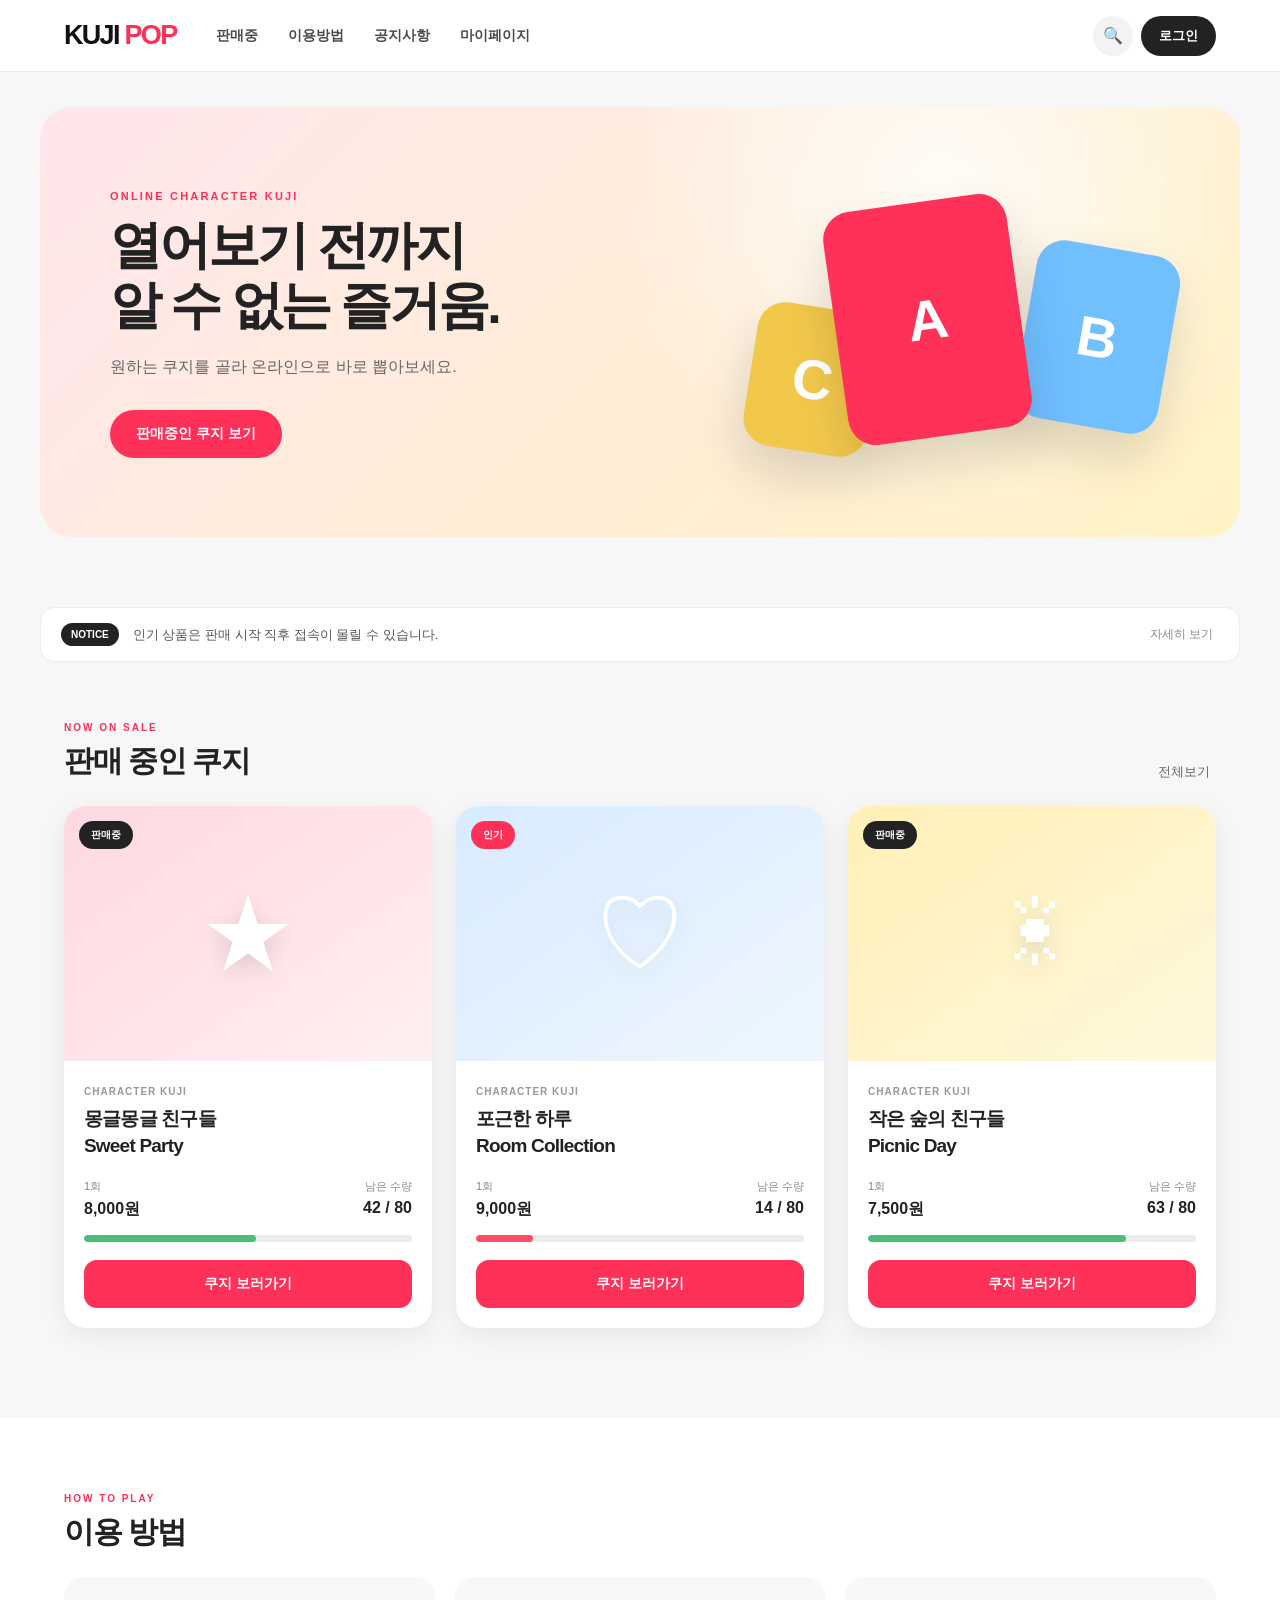
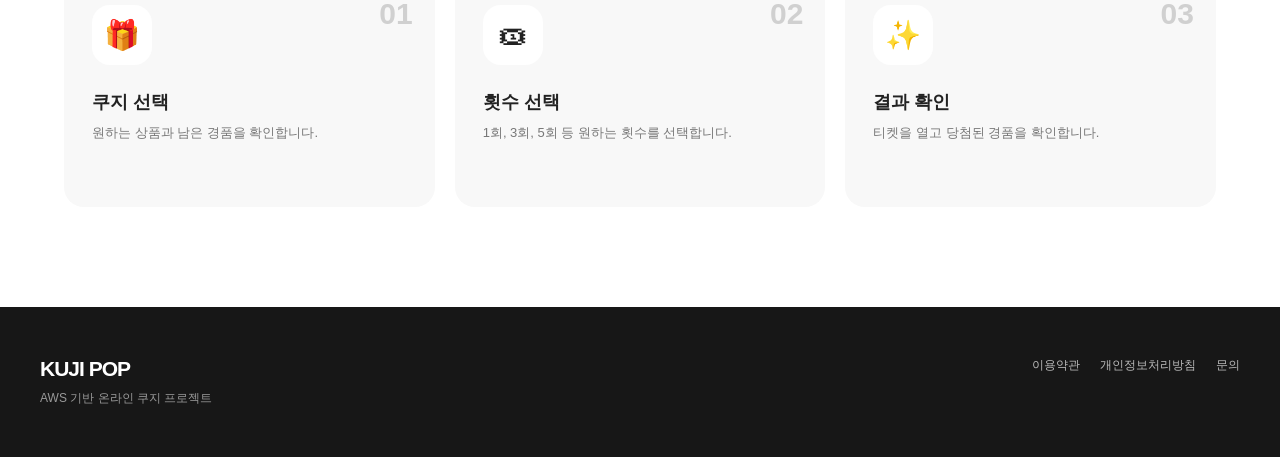
==== index.html @ d1ad824e "initial commit" ====
<!DOCTYPE html>
<html lang="ko">
<head>
  <meta charset="UTF-8" />
  <meta name="viewport" content="width=device-width, initial-scale=1.0" />

  <title>KUJI POP</title>

  <!-- 공통 스타일 -->
  <link rel="stylesheet" href="css/common.css" />

  <!-- 홈 전용 스타일 -->
  <link rel="stylesheet" href="css/home.css" />
</head>

<body>

  <!-- =========================
       HEADER
  ========================== -->

  <header class="site-header">

    <div class="header-inner">

      <!-- 로고 -->
      <a href="index.html" class="logo">
        KUJI
        <span>POP</span>
      </a>


      <!-- 메뉴 -->
      <nav class="main-nav">

        <a href="#saleSection">
          판매중
        </a>

        <a href="#">
          이용방법
        </a>

        <a href="#">
          공지사항
        </a>

        <a href="#">
          마이페이지
        </a>

      </nav>


      <!-- 우측 -->
      <div class="header-actions">

        <button
          type="button"
          class="search-button"
          aria-label="검색"
        >
          🔍
        </button>

        <button
          type="button"
          class="login-button"
        >
          로그인
        </button>

      </div>

    </div>

  </header>



  <!-- =========================
       MAIN
  ========================== -->

  <main>


    <!-- =========================
         HERO
    ========================== -->

    <section class="hero-section">

      <div class="hero-content">

        <span class="hero-eyebrow">
          ONLINE CHARACTER KUJI
        </span>

        <h1>
          열어보기 전까지
          <br />
          알 수 없는 즐거움.
        </h1>

        <p>
          원하는 쿠지를 골라
          온라인으로 바로 뽑아보세요.
        </p>

        <a
          href="#saleSection"
          class="hero-cta"
        >
          판매중인 쿠지 보기
        </a>

      </div>


      <!-- 오른쪽 장식 -->
      <div
        class="hero-visual"
        aria-hidden="true"
      >

        <div class="hero-ticket ticket-a">
          <span>A</span>
        </div>

        <div class="hero-ticket ticket-b">
          <span>B</span>
        </div>

        <div class="hero-ticket ticket-c">
          <span>C</span>
        </div>

      </div>

    </section>



    <!-- =========================
         NOTICE
    ========================== -->

    <section class="notice-section">

      <div class="notice-badge">
        NOTICE
      </div>

      <p>
        인기 상품은 판매 시작 직후 접속이 몰릴 수 있습니다.
      </p>

      <button type="button">
        자세히 보기
      </button>

    </section>



    <!-- =========================
         NOW ON SALE
    ========================== -->

    <section
      class="sale-section"
      id="saleSection"
    >

      <div class="section-heading">

        <div>

          <span class="section-eyebrow">
            NOW ON SALE
          </span>

          <h2>
            판매 중인 쿠지
          </h2>

        </div>


        <button
          type="button"
          class="view-all-button"
        >
          전체보기
        </button>

      </div>



      <!-- =========================
           PRODUCT GRID
      ========================== -->

      <div class="kuji-grid">


        <!-- =========================
             PRODUCT 1
        ========================== -->

        <article class="kuji-card">

          <div class="kuji-image pink">

            <span class="sale-badge">
              판매중
            </span>

            <div class="placeholder-character">
              ★
            </div>

          </div>


          <div class="kuji-content">

            <span class="kuji-category">
              CHARACTER KUJI
            </span>

            <h3>
              몽글몽글 친구들
              <br />
              Sweet Party
            </h3>


            <div class="kuji-meta">

              <div>

                <span>
                  1회
                </span>

                <strong>
                  8,000원
                </strong>

              </div>


              <div>

                <span>
                  남은 수량
                </span>

                <strong>
                  42 / 80
                </strong>

              </div>

            </div>


            <div class="stock-bar">

              <div
                class="stock-fill"
                style="width: 52.5%;"
              >
              </div>

            </div>


            <button
              type="button"
              class="draw-button"
              data-kuji-id="sweet-party"
            >
              쿠지 보러가기
            </button>

          </div>

        </article>



        <!-- =========================
             PRODUCT 2
        ========================== -->

        <article class="kuji-card">

          <div class="kuji-image blue">

            <span class="sale-badge hot">
              인기
            </span>

            <div class="placeholder-character">
              ♡
            </div>

          </div>


          <div class="kuji-content">

            <span class="kuji-category">
              CHARACTER KUJI
            </span>

            <h3>
              포근한 하루
              <br />
              Room Collection
            </h3>


            <div class="kuji-meta">

              <div>

                <span>
                  1회
                </span>

                <strong>
                  9,000원
                </strong>

              </div>


              <div>

                <span>
                  남은 수량
                </span>

                <strong>
                  14 / 80
                </strong>

              </div>

            </div>


            <div class="stock-bar">

              <div
                class="stock-fill low"
                style="width: 17.5%;"
              >
              </div>

            </div>


            <button
              type="button"
              class="draw-button"
              data-kuji-id="room-collection"
            >
              쿠지 보러가기
            </button>

          </div>

        </article>



        <!-- =========================
             PRODUCT 3
        ========================== -->

        <article class="kuji-card">

          <div class="kuji-image yellow">

            <span class="sale-badge">
              판매중
            </span>

            <div class="placeholder-character">
              ☀
            </div>

          </div>


          <div class="kuji-content">

            <span class="kuji-category">
              CHARACTER KUJI
            </span>

            <h3>
              작은 숲의 친구들
              <br />
              Picnic Day
            </h3>


            <div class="kuji-meta">

              <div>

                <span>
                  1회
                </span>

                <strong>
                  7,500원
                </strong>

              </div>


              <div>

                <span>
                  남은 수량
                </span>

                <strong>
                  63 / 80
                </strong>

              </div>

            </div>


            <div class="stock-bar">

              <div
                class="stock-fill"
                style="width: 78.75%;"
              >
              </div>

            </div>


            <button
              type="button"
              class="draw-button"
              data-kuji-id="picnic-day"
            >
              쿠지 보러가기
            </button>

          </div>

        </article>


      </div>

    </section>



    <!-- =========================
         HOW TO USE
    ========================== -->

    <section class="how-section">

      <div class="section-heading">

        <div>

          <span class="section-eyebrow">
            HOW TO PLAY
          </span>

          <h2>
            이용 방법
          </h2>

        </div>

      </div>


      <div class="how-grid">

        <article class="how-card">

          <span class="how-number">
            01
          </span>

          <div class="how-icon">
            🎁
          </div>

          <h3>
            쿠지 선택
          </h3>

          <p>
            원하는 상품과
            남은 경품을 확인합니다.
          </p>

        </article>


        <article class="how-card">

          <span class="how-number">
            02
          </span>

          <div class="how-icon">
            🎟
          </div>

          <h3>
            횟수 선택
          </h3>

          <p>
            1회, 3회, 5회 등
            원하는 횟수를 선택합니다.
          </p>

        </article>


        <article class="how-card">

          <span class="how-number">
            03
          </span>

          <div class="how-icon">
            ✨
          </div>

          <h3>
            결과 확인
          </h3>

          <p>
            티켓을 열고
            당첨된 경품을 확인합니다.
          </p>

        </article>

      </div>

    </section>

  </main>



  <!-- =========================
       FOOTER
  ========================== -->

  <footer class="site-footer">

    <div class="footer-inner">

      <div>

        <a href="index.html" class="footer-logo">
          KUJI POP
        </a>

        <p>
          AWS 기반 온라인 쿠지 프로젝트
        </p>

      </div>


      <div class="footer-links">

        <a href="#">
          이용약관
        </a>

        <a href="#">
          개인정보처리방침
        </a>

        <a href="#">
          문의
        </a>

      </div>

    </div>

  </footer>



  <!-- 홈 전용 JS -->
  <script
    type="module"
    src="js/home.js"
  >
  </script>

</body>
</html>
---- css/common.css ----
* {
  box-sizing: border-box;
}

html {
  scroll-behavior: smooth;
}

body {
  margin: 0;
  font-family:
    Pretendard,
    -apple-system,
    BlinkMacSystemFont,
    "Noto Sans KR",
    Arial,
    sans-serif;

  background: #f7f7f7;
  color: #222;
}

button,
input {
  font: inherit;
}

button {
  cursor: pointer;
}

a {
  color: inherit;
}

/* =========================
   공통 헤더
========================= */

.site-header {
  height: 72px;

  position: sticky;
  top: 0;

  background: rgba(255, 255, 255, 0.96);

  backdrop-filter: blur(14px);
  -webkit-backdrop-filter: blur(14px);

  border-bottom: 1px solid #ececec;

  z-index: 1000;
}

.header-inner {
  max-width: 1200px;
  height: 100%;

  margin: 0 auto;
  padding: 0 24px;

  display: flex;
  align-items: center;

  gap: 40px;
}

/* 로고 */

.logo {
  text-decoration: none;

  color: #111;

  font-size: 27px;
  font-weight: 900;

  letter-spacing: -1.7px;

  white-space: nowrap;
}

.logo span {
  color: #ff3159;
}

/* 메뉴 */

.main-nav {
  flex: 1;

  display: flex;
  align-items: center;

  gap: 30px;
}

.main-nav a {
  text-decoration: none;

  color: #4b4b4b;

  font-size: 14px;
  font-weight: 650;

  transition: color 0.15s;
}

.main-nav a:hover {
  color: #ff3159;
}

/* 헤더 오른쪽 */

.header-actions {
  display: flex;
  align-items: center;

  gap: 8px;
}

.search-button {
  width: 40px;
  height: 40px;

  border: none;
  border-radius: 50%;

  background: #f3f3f3;

  font-size: 16px;
}

.login-button {
  height: 40px;

  padding: 0 18px;

  border: none;
  border-radius: 22px;

  background: #222;

  color: white;

  font-size: 13px;
  font-weight: 800;
}

/* =========================
   공통 섹션
========================= */

.section-heading {
  display: flex;

  justify-content: space-between;
  align-items: flex-end;

  margin-bottom: 24px;
}

.section-eyebrow {
  color: #ff3159;

  font-size: 10px;
  font-weight: 900;

  letter-spacing: 2px;
}

.section-heading h2 {
  margin: 6px 0 0;

  font-size: 30px;

  letter-spacing: -1.4px;
}

/* =========================
   FOOTER
========================= */

.site-footer {
  padding: 50px 24px;

  background: #171717;

  color: white;
}

.footer-inner {
  max-width: 1200px;

  margin: 0 auto;

  display: flex;

  justify-content: space-between;
  align-items: flex-start;

  gap: 30px;
}

.footer-logo {
  text-decoration: none;

  font-size: 21px;
  font-weight: 900;

  letter-spacing: -1px;
}

.footer-inner p {
  margin: 9px 0 0;

  color: #999;

  font-size: 12px;
}

.footer-links {
  display: flex;

  gap: 20px;
}

.footer-links a {
  text-decoration: none;

  color: #bbb;

  font-size: 12px;
}

/* =========================
   MOBILE
========================= */

@media (max-width: 760px) {
  .site-header {
    height: 64px;
  }

  .header-inner {
    padding: 0 16px;

    gap: 12px;
  }

  .logo {
    font-size: 23px;
  }

  .main-nav {
    display: none;
  }

  .header-actions {
    margin-left: auto;
  }

  .search-button {
    display: none;
  }

  .login-button {
    height: 36px;

    padding: 0 14px;

    font-size: 12px;
  }

  .footer-inner {
    flex-direction: column;
  }

  .footer-links {
    flex-wrap: wrap;
  }
}
---- css/home.css ----
/* =========================
   HERO
========================= */

.hero-section {
  max-width: 1200px;

  min-height: 430px;

  margin: 35px auto 70px;

  padding: 60px 70px;

  border-radius: 32px;

  position: relative;

  overflow: hidden;

  display: flex;

  align-items: center;
  justify-content: space-between;

  background:
    radial-gradient(
      circle at 75% 20%,
      rgba(255, 255, 255, 0.8),
      transparent 35%
    ),
    linear-gradient(
      135deg,
      #ffe6ec,
      #fff4c6
    );
}

.hero-content {
  max-width: 520px;

  position: relative;

  z-index: 5;
}

.hero-eyebrow {
  color: #ff3159;

  font-size: 11px;
  font-weight: 900;

  letter-spacing: 2.2px;
}

.hero-content h1 {
  margin: 12px 0 18px;

  font-size: 52px;

  line-height: 1.15;

  letter-spacing: -3px;
}

.hero-content p {
  margin: 0 0 30px;

  color: #666;

  font-size: 16px;

  line-height: 1.6;
}

.hero-cta {
  display: inline-flex;

  height: 48px;

  padding: 0 26px;

  align-items: center;
  justify-content: center;

  border-radius: 24px;

  background: #ff3159;

  color: white;

  text-decoration: none;

  font-size: 14px;
  font-weight: 800;

  transition:
    transform 0.15s,
    background 0.15s;
}

.hero-cta:hover {
  transform: translateY(-2px);

  background: #e92047;
}

/* =========================
   HERO VISUAL
========================= */

.hero-visual {
  width: 420px;
  height: 300px;

  position: relative;
}

.hero-ticket {
  position: absolute;

  display: flex;

  align-items: center;
  justify-content: center;

  border-radius: 28px;

  color: white;

  font-size: 56px;
  font-weight: 900;

  box-shadow:
    0 25px 50px
    rgba(0, 0, 0, 0.14);
}

.ticket-a {
  width: 185px;
  height: 235px;

  top: 30px;
  left: 85px;

  background: #ff3159;

  transform: rotate(-8deg);

  z-index: 3;
}

.ticket-b {
  width: 145px;
  height: 180px;

  top: 75px;
  right: 0;

  background: #70bfff;

  transform: rotate(10deg);

  z-index: 2;
}

.ticket-c {
  width: 125px;
  height: 145px;

  left: 0;
  bottom: 20px;

  background: #f2c84b;

  transform: rotate(9deg);
}

/* =========================
   NOTICE
========================= */

.notice-section {
  max-width: 1200px;

  margin: 0 auto 55px;

  padding: 15px 20px;

  display: flex;

  align-items: center;

  gap: 14px;

  border: 1px solid #ececec;

  border-radius: 14px;

  background: white;
}

.notice-badge {
  padding: 6px 10px;

  border-radius: 999px;

  background: #222;

  color: white;

  font-size: 10px;
  font-weight: 900;
}

.notice-section p {
  flex: 1;

  margin: 0;

  color: #555;

  font-size: 13px;
}

.notice-section button {
  border: none;

  background: none;

  color: #888;

  font-size: 12px;
}

/* =========================
   SALE SECTION
========================= */

.sale-section {
  max-width: 1200px;

  margin: 0 auto;

  padding: 0 24px 90px;
}

.view-all-button {
  border: none;

  background: none;

  color: #666;

  font-size: 13px;
}

/* =========================
   KUJI GRID
========================= */

.kuji-grid {
  display: grid;

  grid-template-columns:
    repeat(3, 1fr);

  gap: 24px;
}

.kuji-card {
  overflow: hidden;

  border-radius: 22px;

  background: white;

  box-shadow:
    0 7px 25px
    rgba(0, 0, 0, 0.07);

  transition:
    transform 0.2s,
    box-shadow 0.2s;
}

.kuji-card:hover {
  transform: translateY(-5px);

  box-shadow:
    0 16px 36px
    rgba(0, 0, 0, 0.11);
}

/* =========================
   CARD IMAGE
========================= */

.kuji-image {
  height: 255px;

  position: relative;

  display: flex;

  align-items: center;
  justify-content: center;
}

.kuji-image.pink {
  background:
    linear-gradient(
      145deg,
      #ffd8e1,
      #fff0f2
    );
}

.kuji-image.blue {
  background:
    linear-gradient(
      145deg,
      #d8ebff,
      #eef7ff
    );
}

.kuji-image.yellow {
  background:
    linear-gradient(
      145deg,
      #fff0b7,
      #fff8dc
    );
}

.placeholder-character {
  color: white;

  font-size: 92px;

  text-shadow:
    0 7px 22px
    rgba(0, 0, 0, 0.12);
}

.sale-badge {
  position: absolute;

  top: 15px;
  left: 15px;

  padding: 7px 12px;

  border-radius: 999px;

  background: #222;

  color: white;

  font-size: 10px;
  font-weight: 850;
}

.sale-badge.hot {
  background: #ff3159;
}

/* =========================
   CARD CONTENT
========================= */

.kuji-content {
  padding: 20px;
}

.kuji-category {
  color: #999;

  font-size: 10px;
  font-weight: 800;

  letter-spacing: 1px;
}

.kuji-content h3 {
  margin: 7px 0 20px;

  font-size: 19px;

  line-height: 1.4;

  letter-spacing: -0.8px;
}

.kuji-meta {
  display: flex;

  justify-content: space-between;

  gap: 20px;
}

.kuji-meta > div {
  display: flex;

  flex-direction: column;

  gap: 5px;
}

.kuji-meta > div:last-child {
  text-align: right;
}

.kuji-meta span {
  color: #888;

  font-size: 11px;
}

.kuji-meta strong {
  font-size: 16px;
}

/* =========================
   STOCK BAR
========================= */

.stock-bar {
  width: 100%;
  height: 7px;

  margin-top: 15px;

  overflow: hidden;

  border-radius: 999px;

  background: #ececec;
}

.stock-fill {
  height: 100%;

  border-radius: inherit;

  background: #4dbd79;
}

.stock-fill.low {
  background: #ff4c65;
}

/* =========================
   DRAW BUTTON
========================= */

.draw-button {
  width: 100%;
  height: 48px;

  margin-top: 18px;

  border: none;

  border-radius: 13px;

  background: #ff3159;

  color: white;

  font-size: 14px;
  font-weight: 850;

  transition:
    background 0.15s,
    transform 0.15s;
}

.draw-button:hover {
  background: #e92047;

  transform: translateY(-1px);
}

/* =========================
   HOW TO USE
========================= */

.how-section {
  padding: 70px 24px 100px;

  background: white;
}

.how-section > .section-heading,
.how-grid {
  max-width: 1152px;

  margin-left: auto;
  margin-right: auto;
}

.how-grid {
  display: grid;

  grid-template-columns:
    repeat(3, 1fr);

  gap: 20px;
}

.how-card {
  position: relative;

  min-height: 230px;

  padding: 28px;

  border-radius: 20px;

  background: #f8f8f8;
}

.how-number {
  position: absolute;

  top: 20px;
  right: 22px;

  color: #d0d0d0;

  font-size: 30px;
  font-weight: 900;
}

.how-icon {
  width: 60px;
  height: 60px;

  margin-bottom: 25px;

  display: flex;

  align-items: center;
  justify-content: center;

  border-radius: 18px;

  background: white;

  font-size: 29px;
}

.how-card h3 {
  margin: 0 0 9px;

  font-size: 18px;
}

.how-card p {
  margin: 0;

  color: #777;

  font-size: 13px;

  line-height: 1.6;
}

/* =========================
   TABLET
========================= */

@media (max-width: 900px) {
  .hero-section {
    margin: 20px 20px 55px;

    padding: 50px 40px;
  }

  .hero-content h1 {
    font-size: 43px;
  }

  .hero-visual {
    width: 310px;
  }

  .kuji-grid {
    grid-template-columns:
      repeat(2, 1fr);
  }
}

/* =========================
   MOBILE
========================= */

@media (max-width: 650px) {
  .hero-section {
    min-height: 350px;

    margin: 14px 14px 45px;

    padding: 42px 25px;

    border-radius: 24px;
  }

  .hero-visual {
    display: none;
  }

  .hero-content h1 {
    font-size: 37px;

    letter-spacing: -2px;
  }

  .notice-section {
    margin: 0 14px 45px;
  }

  .notice-section button {
    display: none;
  }

  .sale-section {
    padding-left: 14px;
    padding-right: 14px;
  }

  .kuji-grid {
    grid-template-columns: 1fr;
  }

  .how-section {
    padding-left: 14px;
    padding-right: 14px;
  }

  .how-grid {
    grid-template-columns: 1fr;
  }
}
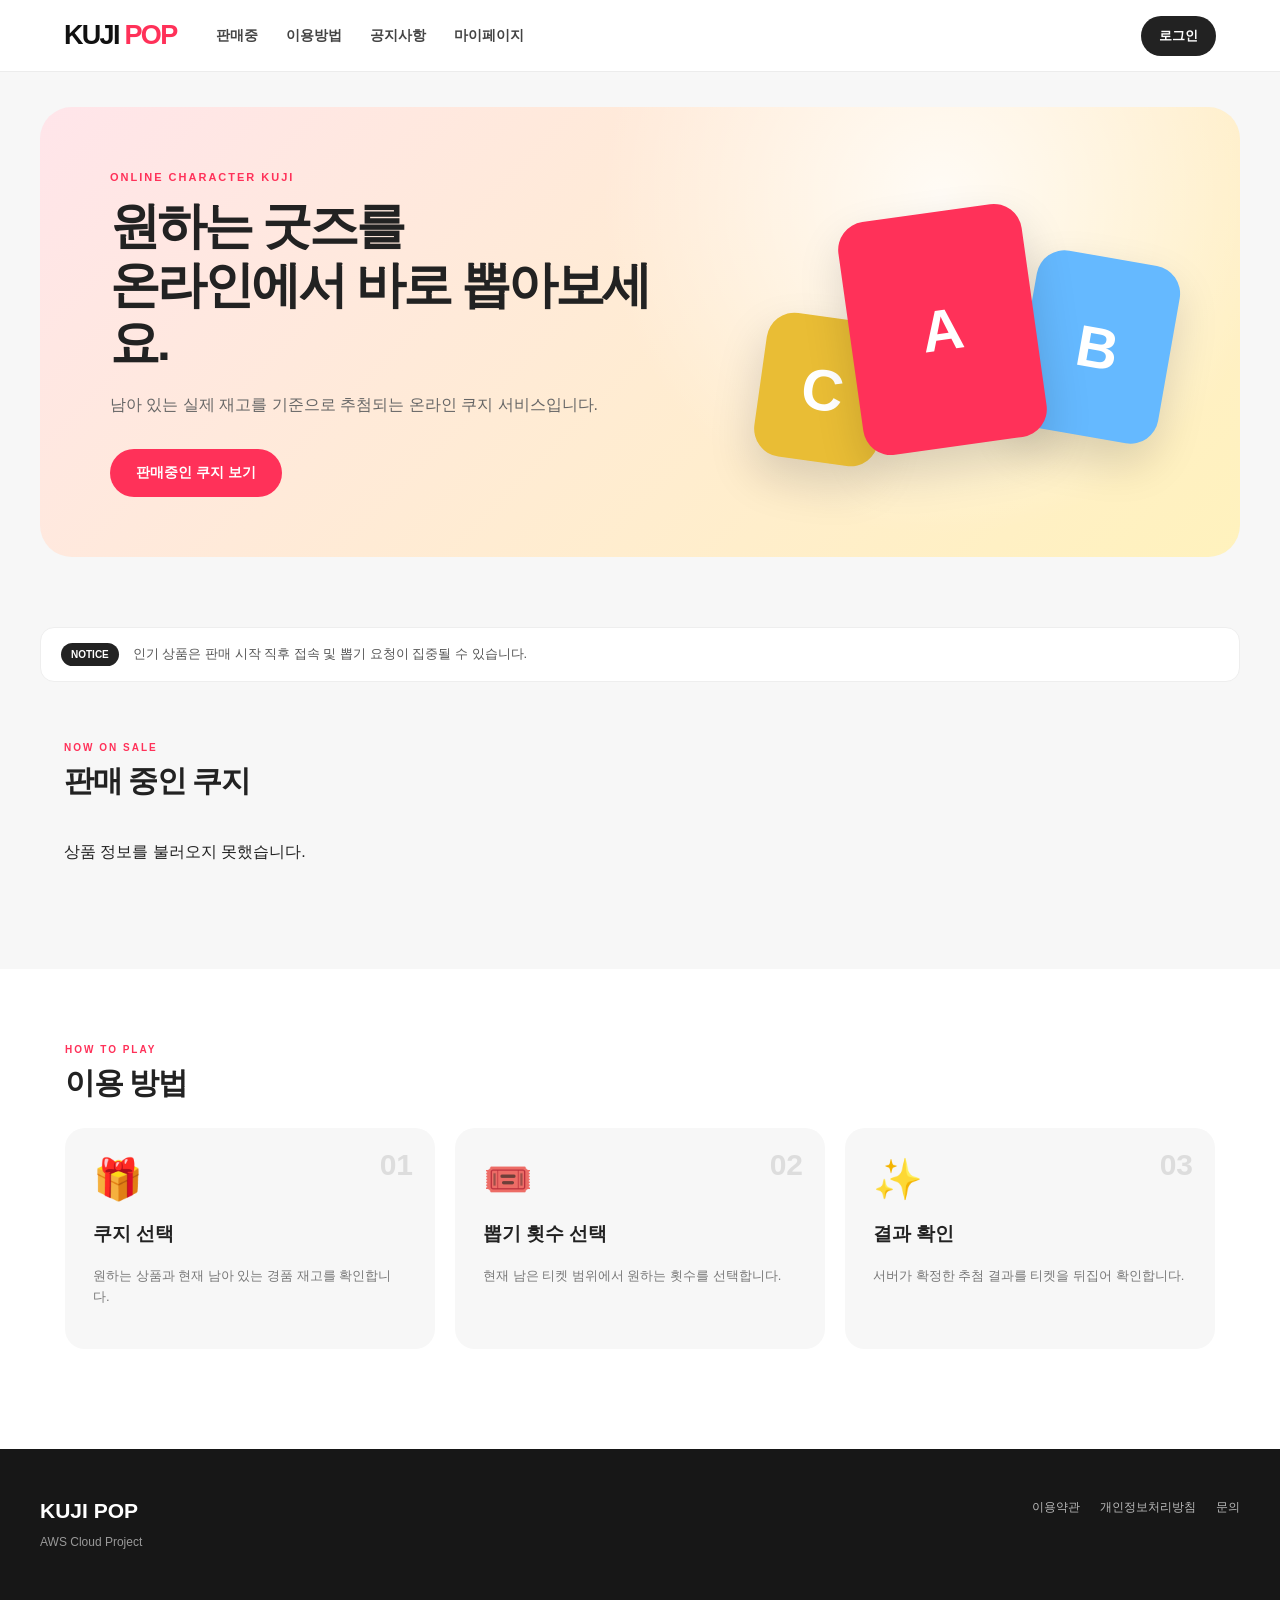
==== commit bb0c9483: "Update kuji catalog images, stock, and storefront integration" ====
--- a/index.html
+++ b/index.html
@@ -1,624 +1,218 @@
 <!DOCTYPE html>
 <html lang="ko">
 <head>
-  <meta charset="UTF-8" />
-  <meta name="viewport" content="width=device-width, initial-scale=1.0" />
+  <meta charset="UTF-8">
+  <meta name="viewport" content="width=device-width, initial-scale=1.0">
 
   <title>KUJI POP</title>
 
-  <!-- 공통 스타일 -->
-  <link rel="stylesheet" href="css/common.css" />
-
-  <!-- 홈 전용 스타일 -->
-  <link rel="stylesheet" href="css/home.css" />
+  <link rel="stylesheet" href="/css/common.css">
+  <link rel="stylesheet" href="/css/home.css">
 </head>
 
 <body>
 
-  <!-- =========================
-       HEADER
-  ========================== -->
-
-  <header class="site-header">
-
-    <div class="header-inner">
-
-      <!-- 로고 -->
-      <a href="index.html" class="logo">
-        KUJI
-        <span>POP</span>
+<header class="site-header">
+  <div class="header-inner">
+
+    <a href="/" class="logo">
+      KUJI <span>POP</span>
+    </a>
+
+    <nav class="main-nav">
+      <a href="#saleSection">판매중</a>
+      <a href="#howSection">이용방법</a>
+      <a href="#">공지사항</a>
+      <a href="#">마이페이지</a>
+    </nav>
+
+    <div class="header-actions">
+      <button class="login-button">
+        로그인
+      </button>
+    </div>
+
+  </div>
+</header>
+
+
+<main>
+
+  <section class="hero-section">
+
+    <div class="hero-content">
+
+      <span class="hero-eyebrow">
+        ONLINE CHARACTER KUJI
+      </span>
+
+      <h1>
+        원하는 굿즈를<br>
+        온라인에서 바로 뽑아보세요.
+      </h1>
+
+      <p>
+        남아 있는 실제 재고를 기준으로 추첨되는
+        온라인 쿠지 서비스입니다.
+      </p>
+
+      <a href="#saleSection" class="hero-cta">
+        판매중인 쿠지 보기
       </a>
 
-
-      <!-- 메뉴 -->
-      <nav class="main-nav">
-
-        <a href="#saleSection">
-          판매중
-        </a>
-
-        <a href="#">
-          이용방법
-        </a>
-
-        <a href="#">
-          공지사항
-        </a>
-
-        <a href="#">
-          마이페이지
-        </a>
-
-      </nav>
-
-
-      <!-- 우측 -->
-      <div class="header-actions">
-
-        <button
-          type="button"
-          class="search-button"
-          aria-label="검색"
-        >
-          🔍
-        </button>
-
-        <button
-          type="button"
-          class="login-button"
-        >
-          로그인
-        </button>
-
-      </div>
-
-    </div>
-
-  </header>
-
-
-
-  <!-- =========================
-       MAIN
-  ========================== -->
-
-  <main>
-
-
-    <!-- =========================
-         HERO
-    ========================== -->
-
-    <section class="hero-section">
-
-      <div class="hero-content">
-
-        <span class="hero-eyebrow">
-          ONLINE CHARACTER KUJI
+    </div>
+
+
+    <div class="hero-visual">
+
+      <div class="hero-ticket ticket-a">
+        A
+      </div>
+
+      <div class="hero-ticket ticket-b">
+        B
+      </div>
+
+      <div class="hero-ticket ticket-c">
+        C
+      </div>
+
+    </div>
+
+  </section>
+
+
+  <section class="notice-section">
+
+    <div class="notice-badge">
+      NOTICE
+    </div>
+
+    <p>
+      인기 상품은 판매 시작 직후 접속 및 뽑기 요청이 집중될 수 있습니다.
+    </p>
+
+  </section>
+
+
+  <section class="sale-section" id="saleSection">
+
+    <div class="section-heading">
+
+      <div>
+        <span class="section-eyebrow">
+          NOW ON SALE
         </span>
 
-        <h1>
-          열어보기 전까지
-          <br />
-          알 수 없는 즐거움.
-        </h1>
+        <h2>
+          판매 중인 쿠지
+        </h2>
+      </div>
+
+    </div>
+
+
+    <div
+      class="kuji-grid"
+      id="kujiGrid"
+    >
+      <!-- home.js에서 생성 -->
+    </div>
+
+  </section>
+
+
+  <section class="how-section" id="howSection">
+
+    <div class="section-heading">
+      <div>
+        <span class="section-eyebrow">
+          HOW TO PLAY
+        </span>
+
+        <h2>
+          이용 방법
+        </h2>
+      </div>
+    </div>
+
+
+    <div class="how-grid">
+
+      <article class="how-card">
+        <span class="how-number">01</span>
+        <div class="how-icon">🎁</div>
+
+        <h3>쿠지 선택</h3>
 
         <p>
-          원하는 쿠지를 골라
-          온라인으로 바로 뽑아보세요.
+          원하는 상품과 현재 남아 있는
+          경품 재고를 확인합니다.
         </p>
-
-        <a
-          href="#saleSection"
-          class="hero-cta"
-        >
-          판매중인 쿠지 보기
-        </a>
-
-      </div>
-
-
-      <!-- 오른쪽 장식 -->
-      <div
-        class="hero-visual"
-        aria-hidden="true"
-      >
-
-        <div class="hero-ticket ticket-a">
-          <span>A</span>
-        </div>
-
-        <div class="hero-ticket ticket-b">
-          <span>B</span>
-        </div>
-
-        <div class="hero-ticket ticket-c">
-          <span>C</span>
-        </div>
-
-      </div>
-
-    </section>
-
-
-
-    <!-- =========================
-         NOTICE
-    ========================== -->
-
-    <section class="notice-section">
-
-      <div class="notice-badge">
-        NOTICE
-      </div>
+      </article>
+
+
+      <article class="how-card">
+        <span class="how-number">02</span>
+        <div class="how-icon">🎟️</div>
+
+        <h3>뽑기 횟수 선택</h3>
+
+        <p>
+          현재 남은 티켓 범위에서
+          원하는 횟수를 선택합니다.
+        </p>
+      </article>
+
+
+      <article class="how-card">
+        <span class="how-number">03</span>
+        <div class="how-icon">✨</div>
+
+        <h3>결과 확인</h3>
+
+        <p>
+          서버가 확정한 추첨 결과를
+          티켓을 뒤집어 확인합니다.
+        </p>
+      </article>
+
+    </div>
+
+  </section>
+
+</main>
+
+
+<footer class="site-footer">
+
+  <div class="footer-inner">
+
+    <div>
+      <strong class="footer-logo">
+        KUJI POP
+      </strong>
 
       <p>
-        인기 상품은 판매 시작 직후 접속이 몰릴 수 있습니다.
+        AWS Cloud Project
       </p>
-
-      <button type="button">
-        자세히 보기
-      </button>
-
-    </section>
-
-
-
-    <!-- =========================
-         NOW ON SALE
-    ========================== -->
-
-    <section
-      class="sale-section"
-      id="saleSection"
-    >
-
-      <div class="section-heading">
-
-        <div>
-
-          <span class="section-eyebrow">
-            NOW ON SALE
-          </span>
-
-          <h2>
-            판매 중인 쿠지
-          </h2>
-
-        </div>
-
-
-        <button
-          type="button"
-          class="view-all-button"
-        >
-          전체보기
-        </button>
-
-      </div>
-
-
-
-      <!-- =========================
-           PRODUCT GRID
-      ========================== -->
-
-      <div class="kuji-grid">
-
-
-        <!-- =========================
-             PRODUCT 1
-        ========================== -->
-
-        <article class="kuji-card">
-
-          <div class="kuji-image pink">
-
-            <span class="sale-badge">
-              판매중
-            </span>
-
-            <div class="placeholder-character">
-              ★
-            </div>
-
-          </div>
-
-
-          <div class="kuji-content">
-
-            <span class="kuji-category">
-              CHARACTER KUJI
-            </span>
-
-            <h3>
-              몽글몽글 친구들
-              <br />
-              Sweet Party
-            </h3>
-
-
-            <div class="kuji-meta">
-
-              <div>
-
-                <span>
-                  1회
-                </span>
-
-                <strong>
-                  8,000원
-                </strong>
-
-              </div>
-
-
-              <div>
-
-                <span>
-                  남은 수량
-                </span>
-
-                <strong>
-                  42 / 80
-                </strong>
-
-              </div>
-
-            </div>
-
-
-            <div class="stock-bar">
-
-              <div
-                class="stock-fill"
-                style="width: 52.5%;"
-              >
-              </div>
-
-            </div>
-
-
-            <button
-              type="button"
-              class="draw-button"
-              data-kuji-id="sweet-party"
-            >
-              쿠지 보러가기
-            </button>
-
-          </div>
-
-        </article>
-
-
-
-        <!-- =========================
-             PRODUCT 2
-        ========================== -->
-
-        <article class="kuji-card">
-
-          <div class="kuji-image blue">
-
-            <span class="sale-badge hot">
-              인기
-            </span>
-
-            <div class="placeholder-character">
-              ♡
-            </div>
-
-          </div>
-
-
-          <div class="kuji-content">
-
-            <span class="kuji-category">
-              CHARACTER KUJI
-            </span>
-
-            <h3>
-              포근한 하루
-              <br />
-              Room Collection
-            </h3>
-
-
-            <div class="kuji-meta">
-
-              <div>
-
-                <span>
-                  1회
-                </span>
-
-                <strong>
-                  9,000원
-                </strong>
-
-              </div>
-
-
-              <div>
-
-                <span>
-                  남은 수량
-                </span>
-
-                <strong>
-                  14 / 80
-                </strong>
-
-              </div>
-
-            </div>
-
-
-            <div class="stock-bar">
-
-              <div
-                class="stock-fill low"
-                style="width: 17.5%;"
-              >
-              </div>
-
-            </div>
-
-
-            <button
-              type="button"
-              class="draw-button"
-              data-kuji-id="room-collection"
-            >
-              쿠지 보러가기
-            </button>
-
-          </div>
-
-        </article>
-
-
-
-        <!-- =========================
-             PRODUCT 3
-        ========================== -->
-
-        <article class="kuji-card">
-
-          <div class="kuji-image yellow">
-
-            <span class="sale-badge">
-              판매중
-            </span>
-
-            <div class="placeholder-character">
-              ☀
-            </div>
-
-          </div>
-
-
-          <div class="kuji-content">
-
-            <span class="kuji-category">
-              CHARACTER KUJI
-            </span>
-
-            <h3>
-              작은 숲의 친구들
-              <br />
-              Picnic Day
-            </h3>
-
-
-            <div class="kuji-meta">
-
-              <div>
-
-                <span>
-                  1회
-                </span>
-
-                <strong>
-                  7,500원
-                </strong>
-
-              </div>
-
-
-              <div>
-
-                <span>
-                  남은 수량
-                </span>
-
-                <strong>
-                  63 / 80
-                </strong>
-
-              </div>
-
-            </div>
-
-
-            <div class="stock-bar">
-
-              <div
-                class="stock-fill"
-                style="width: 78.75%;"
-              >
-              </div>
-
-            </div>
-
-
-            <button
-              type="button"
-              class="draw-button"
-              data-kuji-id="picnic-day"
-            >
-              쿠지 보러가기
-            </button>
-
-          </div>
-
-        </article>
-
-
-      </div>
-
-    </section>
-
-
-
-    <!-- =========================
-         HOW TO USE
-    ========================== -->
-
-    <section class="how-section">
-
-      <div class="section-heading">
-
-        <div>
-
-          <span class="section-eyebrow">
-            HOW TO PLAY
-          </span>
-
-          <h2>
-            이용 방법
-          </h2>
-
-        </div>
-
-      </div>
-
-
-      <div class="how-grid">
-
-        <article class="how-card">
-
-          <span class="how-number">
-            01
-          </span>
-
-          <div class="how-icon">
-            🎁
-          </div>
-
-          <h3>
-            쿠지 선택
-          </h3>
-
-          <p>
-            원하는 상품과
-            남은 경품을 확인합니다.
-          </p>
-
-        </article>
-
-
-        <article class="how-card">
-
-          <span class="how-number">
-            02
-          </span>
-
-          <div class="how-icon">
-            🎟
-          </div>
-
-          <h3>
-            횟수 선택
-          </h3>
-
-          <p>
-            1회, 3회, 5회 등
-            원하는 횟수를 선택합니다.
-          </p>
-
-        </article>
-
-
-        <article class="how-card">
-
-          <span class="how-number">
-            03
-          </span>
-
-          <div class="how-icon">
-            ✨
-          </div>
-
-          <h3>
-            결과 확인
-          </h3>
-
-          <p>
-            티켓을 열고
-            당첨된 경품을 확인합니다.
-          </p>
-
-        </article>
-
-      </div>
-
-    </section>
-
-  </main>
-
-
-
-  <!-- =========================
-       FOOTER
-  ========================== -->
-
-  <footer class="site-footer">
-
-    <div class="footer-inner">
-
-      <div>
-
-        <a href="index.html" class="footer-logo">
-          KUJI POP
-        </a>
-
-        <p>
-          AWS 기반 온라인 쿠지 프로젝트
-        </p>
-
-      </div>
-
-
-      <div class="footer-links">
-
-        <a href="#">
-          이용약관
-        </a>
-
-        <a href="#">
-          개인정보처리방침
-        </a>
-
-        <a href="#">
-          문의
-        </a>
-
-      </div>
-
-    </div>
-
-  </footer>
-
-
-
-  <!-- 홈 전용 JS -->
-  <script
-    type="module"
-    src="js/home.js"
-  >
-  </script>
+    </div>
+
+    <div class="footer-links">
+      <a href="#">이용약관</a>
+      <a href="#">개인정보처리방침</a>
+      <a href="#">문의</a>
+    </div>
+
+  </div>
+
+</footer>
+
+
+<script
+  type="module"
+  src="/js/home.js">
+</script>
 
 </body>
 </html>
--- a/css/common.css
+++ b/css/common.css
@@ -8,6 +8,7 @@
 
 body {
   margin: 0;
+
   font-family:
     Pretendard,
     -apple-system,
@@ -33,31 +34,26 @@
   color: inherit;
 }
 
-/* =========================
-   공통 헤더
-========================= */
-
 .site-header {
   height: 72px;
 
   position: sticky;
   top: 0;
 
+  z-index: 1000;
+
   background: rgba(255, 255, 255, 0.96);
 
-  backdrop-filter: blur(14px);
-  -webkit-backdrop-filter: blur(14px);
-
   border-bottom: 1px solid #ececec;
 
-  z-index: 1000;
+  backdrop-filter: blur(15px);
 }
 
 .header-inner {
   max-width: 1200px;
   height: 100%;
 
-  margin: 0 auto;
+  margin: auto;
   padding: 0 24px;
 
   display: flex;
@@ -65,8 +61,6 @@
 
   gap: 40px;
 }
-
-/* 로고 */
 
 .logo {
   text-decoration: none;
@@ -77,59 +71,35 @@
   font-weight: 900;
 
   letter-spacing: -1.7px;
-
-  white-space: nowrap;
 }
 
 .logo span {
   color: #ff3159;
 }
 
-/* 메뉴 */
-
 .main-nav {
   flex: 1;
 
   display: flex;
-  align-items: center;
-
-  gap: 30px;
+
+  gap: 28px;
 }
 
 .main-nav a {
   text-decoration: none;
 
-  color: #4b4b4b;
+  color: #444;
 
   font-size: 14px;
-  font-weight: 650;
-
-  transition: color 0.15s;
+  font-weight: 700;
 }
 
 .main-nav a:hover {
   color: #ff3159;
 }
 
-/* 헤더 오른쪽 */
-
 .header-actions {
-  display: flex;
-  align-items: center;
-
-  gap: 8px;
-}
-
-.search-button {
-  width: 40px;
-  height: 40px;
-
-  border: none;
-  border-radius: 50%;
-
-  background: #f3f3f3;
-
-  font-size: 16px;
+  margin-left: auto;
 }
 
 .login-button {
@@ -137,7 +107,7 @@
 
   padding: 0 18px;
 
-  border: none;
+  border: 0;
   border-radius: 22px;
 
   background: #222;
@@ -148,10 +118,6 @@
   font-weight: 800;
 }
 
-/* =========================
-   공통 섹션
-========================= */
-
 .section-heading {
   display: flex;
 
@@ -178,10 +144,6 @@
   letter-spacing: -1.4px;
 }
 
-/* =========================
-   FOOTER
-========================= */
-
 .site-footer {
   padding: 50px 24px;
 
@@ -193,28 +155,19 @@
 .footer-inner {
   max-width: 1200px;
 
-  margin: 0 auto;
+  margin: auto;
 
   display: flex;
 
   justify-content: space-between;
-  align-items: flex-start;
-
-  gap: 30px;
 }
 
 .footer-logo {
-  text-decoration: none;
-
   font-size: 21px;
   font-weight: 900;
-
-  letter-spacing: -1px;
 }
 
 .footer-inner p {
-  margin: 9px 0 0;
-
   color: #999;
 
   font-size: 12px;
@@ -227,57 +180,25 @@
 }
 
 .footer-links a {
+  color: #bbb;
+
   text-decoration: none;
 
-  color: #bbb;
-
   font-size: 12px;
 }
 
-/* =========================
-   MOBILE
-========================= */
-
 @media (max-width: 760px) {
-  .site-header {
-    height: 64px;
+
+  .main-nav {
+    display: none;
   }
 
   .header-inner {
     padding: 0 16px;
-
-    gap: 12px;
   }
 
   .logo {
     font-size: 23px;
   }
 
-  .main-nav {
-    display: none;
-  }
-
-  .header-actions {
-    margin-left: auto;
-  }
-
-  .search-button {
-    display: none;
-  }
-
-  .login-button {
-    height: 36px;
-
-    padding: 0 14px;
-
-    font-size: 12px;
-  }
-
-  .footer-inner {
-    flex-direction: column;
-  }
-
-  .footer-links {
-    flex-wrap: wrap;
-  }
 }
--- a/css/home.css
+++ b/css/home.css
@@ -1,7 +1,3 @@
-/* =========================
-   HERO
-========================= */
-
 .hero-section {
   max-width: 1200px;
 
@@ -11,16 +7,14 @@
 
   padding: 60px 70px;
 
+  display: flex;
+
+  align-items: center;
+  justify-content: space-between;
+
+  overflow: hidden;
+
   border-radius: 32px;
-
-  position: relative;
-
-  overflow: hidden;
-
-  display: flex;
-
-  align-items: center;
-  justify-content: space-between;
 
   background:
     radial-gradient(
@@ -30,17 +24,13 @@
     ),
     linear-gradient(
       135deg,
-      #ffe6ec,
-      #fff4c6
+      #ffe5ea,
+      #fff2bd
     );
 }
 
 .hero-content {
-  max-width: 520px;
-
-  position: relative;
-
-  z-index: 5;
+  max-width: 550px;
 }
 
 .hero-eyebrow {
@@ -49,27 +39,23 @@
   font-size: 11px;
   font-weight: 900;
 
-  letter-spacing: 2.2px;
+  letter-spacing: 2px;
 }
 
 .hero-content h1 {
   margin: 12px 0 18px;
 
-  font-size: 52px;
-
-  line-height: 1.15;
+  font-size: 50px;
+
+  line-height: 1.17;
 
   letter-spacing: -3px;
 }
 
 .hero-content p {
-  margin: 0 0 30px;
-
   color: #666;
 
-  font-size: 16px;
-
-  line-height: 1.6;
+  line-height: 1.7;
 }
 
 .hero-cta {
@@ -77,12 +63,12 @@
 
   height: 48px;
 
+  margin-top: 15px;
   padding: 0 26px;
 
   align-items: center;
-  justify-content: center;
-
-  border-radius: 24px;
+
+  border-radius: 25px;
 
   background: #ff3159;
 
@@ -92,24 +78,10 @@
 
   font-size: 14px;
   font-weight: 800;
-
-  transition:
-    transform 0.15s,
-    background 0.15s;
-}
-
-.hero-cta:hover {
-  transform: translateY(-2px);
-
-  background: #e92047;
-}
-
-/* =========================
-   HERO VISUAL
-========================= */
+}
 
 .hero-visual {
-  width: 420px;
+  width: 410px;
   height: 300px;
 
   position: relative;
@@ -123,16 +95,14 @@
   align-items: center;
   justify-content: center;
 
+  color: white;
+
+  font-size: 58px;
+  font-weight: 900;
+
   border-radius: 28px;
 
-  color: white;
-
-  font-size: 56px;
-  font-weight: 900;
-
-  box-shadow:
-    0 25px 50px
-    rgba(0, 0, 0, 0.14);
+  box-shadow: 0 20px 45px rgba(0, 0, 0, 0.15);
 }
 
 .ticket-a {
@@ -140,27 +110,25 @@
   height: 235px;
 
   top: 30px;
-  left: 85px;
+  left: 90px;
+
+  z-index: 3;
 
   background: #ff3159;
 
   transform: rotate(-8deg);
-
-  z-index: 3;
 }
 
 .ticket-b {
   width: 145px;
   height: 180px;
 
+  right: 0;
   top: 75px;
-  right: 0;
-
-  background: #70bfff;
+
+  background: #65b9ff;
 
   transform: rotate(10deg);
-
-  z-index: 2;
 }
 
 .ticket-c {
@@ -170,20 +138,15 @@
   left: 0;
   bottom: 20px;
 
-  background: #f2c84b;
-
-  transform: rotate(9deg);
-}
-
-/* =========================
-   NOTICE
-========================= */
+  background: #e9bd35;
+
+  transform: rotate(8deg);
+}
 
 .notice-section {
   max-width: 1200px;
 
   margin: 0 auto 55px;
-
   padding: 15px 20px;
 
   display: flex;
@@ -192,17 +155,16 @@
 
   gap: 14px;
 
-  border: 1px solid #ececec;
-
+  background: white;
+
+  border: 1px solid #eee;
   border-radius: 14px;
-
-  background: white;
 }
 
 .notice-badge {
   padding: 6px 10px;
 
-  border-radius: 999px;
+  border-radius: 20px;
 
   background: #222;
 
@@ -213,50 +175,20 @@
 }
 
 .notice-section p {
-  flex: 1;
-
   margin: 0;
 
   color: #555;
 
   font-size: 13px;
 }
-
-.notice-section button {
-  border: none;
-
-  background: none;
-
-  color: #888;
-
-  font-size: 12px;
-}
-
-/* =========================
-   SALE SECTION
-========================= */
 
 .sale-section {
   max-width: 1200px;
 
-  margin: 0 auto;
+  margin: auto;
 
   padding: 0 24px 90px;
 }
-
-.view-all-button {
-  border: none;
-
-  background: none;
-
-  color: #666;
-
-  font-size: 13px;
-}
-
-/* =========================
-   KUJI GRID
-========================= */
 
 .kuji-grid {
   display: grid;
@@ -270,77 +202,56 @@
 .kuji-card {
   overflow: hidden;
 
+  background: white;
+
   border-radius: 22px;
 
-  background: white;
-
-  box-shadow:
-    0 7px 25px
-    rgba(0, 0, 0, 0.07);
-
-  transition:
-    transform 0.2s,
-    box-shadow 0.2s;
+  box-shadow: 0 8px 28px rgba(0, 0, 0, 0.07);
+
+  transition: 0.2s;
 }
 
 .kuji-card:hover {
   transform: translateY(-5px);
-
-  box-shadow:
-    0 16px 36px
-    rgba(0, 0, 0, 0.11);
-}
-
-/* =========================
-   CARD IMAGE
-========================= */
+}
 
 .kuji-image {
-  height: 255px;
+  height: 260px;
 
   position: relative;
 
   display: flex;
 
-  align-items: center;
   justify-content: center;
+  align-items: center;
 }
 
 .kuji-image.pink {
-  background:
-    linear-gradient(
-      145deg,
-      #ffd8e1,
-      #fff0f2
-    );
+  background: linear-gradient(145deg, #ffd9e2, #fff3f6);
 }
 
 .kuji-image.blue {
-  background:
-    linear-gradient(
-      145deg,
-      #d8ebff,
-      #eef7ff
-    );
-}
-
-.kuji-image.yellow {
-  background:
-    linear-gradient(
-      145deg,
-      #fff0b7,
-      #fff8dc
-    );
-}
-
-.placeholder-character {
-  color: white;
-
+  background: linear-gradient(145deg, #d8ebff, #eef8ff);
+}
+
+.kuji-image.orange {
+  background: linear-gradient(145deg, #ffe0ae, #fff4d9);
+}
+
+.kuji-placeholder {
+  width: 100%;
+  height: 100%;
+  display: flex;
+  align-items: center;
+  justify-content: center;
   font-size: 92px;
-
-  text-shadow:
-    0 7px 22px
-    rgba(0, 0, 0, 0.12);
+}
+
+.kuji-placeholder img {
+  display: block;
+  width: 100%;
+  height: 100%;
+  object-fit: contain;
 }
 
 .sale-badge {
@@ -351,24 +262,20 @@
 
   padding: 7px 12px;
 
-  border-radius: 999px;
+  border-radius: 30px;
 
   background: #222;
 
   color: white;
 
   font-size: 10px;
-  font-weight: 850;
+  font-weight: 900;
 }
 
 .sale-badge.hot {
   background: #ff3159;
 }
 
-/* =========================
-   CARD CONTENT
-========================= */
-
 .kuji-content {
   padding: 20px;
 }
@@ -383,21 +290,19 @@
 }
 
 .kuji-content h3 {
-  margin: 7px 0 20px;
-
-  font-size: 19px;
-
-  line-height: 1.4;
-
-  letter-spacing: -0.8px;
+  min-height: 55px;
+
+  margin: 8px 0 20px;
+
+  font-size: 18px;
+
+  line-height: 1.45;
 }
 
 .kuji-meta {
   display: flex;
 
   justify-content: space-between;
-
-  gap: 20px;
 }
 
 .kuji-meta > div {
@@ -405,7 +310,7 @@
 
   flex-direction: column;
 
-  gap: 5px;
+  gap: 4px;
 }
 
 .kuji-meta > div:last-child {
@@ -419,41 +324,30 @@
 }
 
 .kuji-meta strong {
-  font-size: 16px;
-}
-
-/* =========================
-   STOCK BAR
-========================= */
+  font-size: 15px;
+}
 
 .stock-bar {
-  width: 100%;
   height: 7px;
 
   margin-top: 15px;
 
   overflow: hidden;
 
-  border-radius: 999px;
-
-  background: #ececec;
+  border-radius: 20px;
+
+  background: #eee;
 }
 
 .stock-fill {
   height: 100%;
 
-  border-radius: inherit;
-
-  background: #4dbd79;
+  background: #4fbd79;
 }
 
 .stock-fill.low {
-  background: #ff4c65;
-}
-
-/* =========================
-   DRAW BUTTON
-========================= */
+  background: #ff3159;
+}
 
 .draw-button {
   width: 100%;
@@ -461,8 +355,7 @@
 
   margin-top: 18px;
 
-  border: none;
-
+  border: 0;
   border-radius: 13px;
 
   background: #ff3159;
@@ -470,22 +363,14 @@
   color: white;
 
   font-size: 14px;
-  font-weight: 850;
-
-  transition:
-    background 0.15s,
-    transform 0.15s;
-}
-
-.draw-button:hover {
-  background: #e92047;
-
-  transform: translateY(-1px);
-}
-
-/* =========================
-   HOW TO USE
-========================= */
+  font-weight: 900;
+}
+
+.draw-button:disabled {
+  background: #aaa;
+
+  cursor: not-allowed;
+}
 
 .how-section {
   padding: 70px 24px 100px;
@@ -495,7 +380,7 @@
 
 .how-section > .section-heading,
 .how-grid {
-  max-width: 1152px;
+  max-width: 1150px;
 
   margin-left: auto;
   margin-right: auto;
@@ -504,63 +389,40 @@
 .how-grid {
   display: grid;
 
-  grid-template-columns:
-    repeat(3, 1fr);
+  grid-template-columns: repeat(3, 1fr);
 
   gap: 20px;
 }
 
 .how-card {
+  min-height: 220px;
+
   position: relative;
 
-  min-height: 230px;
-
   padding: 28px;
 
   border-radius: 20px;
 
-  background: #f8f8f8;
+  background: #f7f7f7;
 }
 
 .how-number {
   position: absolute;
 
+  right: 22px;
   top: 20px;
-  right: 22px;
-
-  color: #d0d0d0;
+
+  color: #ddd;
 
   font-size: 30px;
   font-weight: 900;
 }
 
 .how-icon {
-  width: 60px;
-  height: 60px;
-
-  margin-bottom: 25px;
-
-  display: flex;
-
-  align-items: center;
-  justify-content: center;
-
-  border-radius: 18px;
-
-  background: white;
-
-  font-size: 29px;
-}
-
-.how-card h3 {
-  margin: 0 0 9px;
-
-  font-size: 18px;
+  font-size: 40px;
 }
 
 .how-card p {
-  margin: 0;
-
   color: #777;
 
   font-size: 13px;
@@ -568,79 +430,33 @@
   line-height: 1.6;
 }
 
-/* =========================
-   TABLET
-========================= */
-
 @media (max-width: 900px) {
+
   .hero-section {
-    margin: 20px 20px 55px;
-
-    padding: 50px 40px;
-  }
-
-  .hero-content h1 {
-    font-size: 43px;
-  }
-
-  .hero-visual {
-    width: 310px;
-  }
-
-  .kuji-grid {
-    grid-template-columns:
-      repeat(2, 1fr);
-  }
-}
-
-/* =========================
-   MOBILE
-========================= */
-
-@media (max-width: 650px) {
-  .hero-section {
-    min-height: 350px;
-
-    margin: 14px 14px 45px;
-
-    padding: 42px 25px;
-
-    border-radius: 24px;
+    margin: 20px;
+
+    padding: 45px 35px;
   }
 
   .hero-visual {
     display: none;
   }
 
+  .kuji-grid {
+    grid-template-columns: 1fr 1fr;
+  }
+
+}
+
+@media (max-width: 650px) {
+
   .hero-content h1 {
-    font-size: 37px;
-
-    letter-spacing: -2px;
+    font-size: 36px;
   }
 
-  .notice-section {
-    margin: 0 14px 45px;
-  }
-
-  .notice-section button {
-    display: none;
-  }
-
-  .sale-section {
-    padding-left: 14px;
-    padding-right: 14px;
-  }
-
-  .kuji-grid {
-    grid-template-columns: 1fr;
-  }
-
-  .how-section {
-    padding-left: 14px;
-    padding-right: 14px;
-  }
-
+  .kuji-grid,
   .how-grid {
     grid-template-columns: 1fr;
   }
-}+
+}
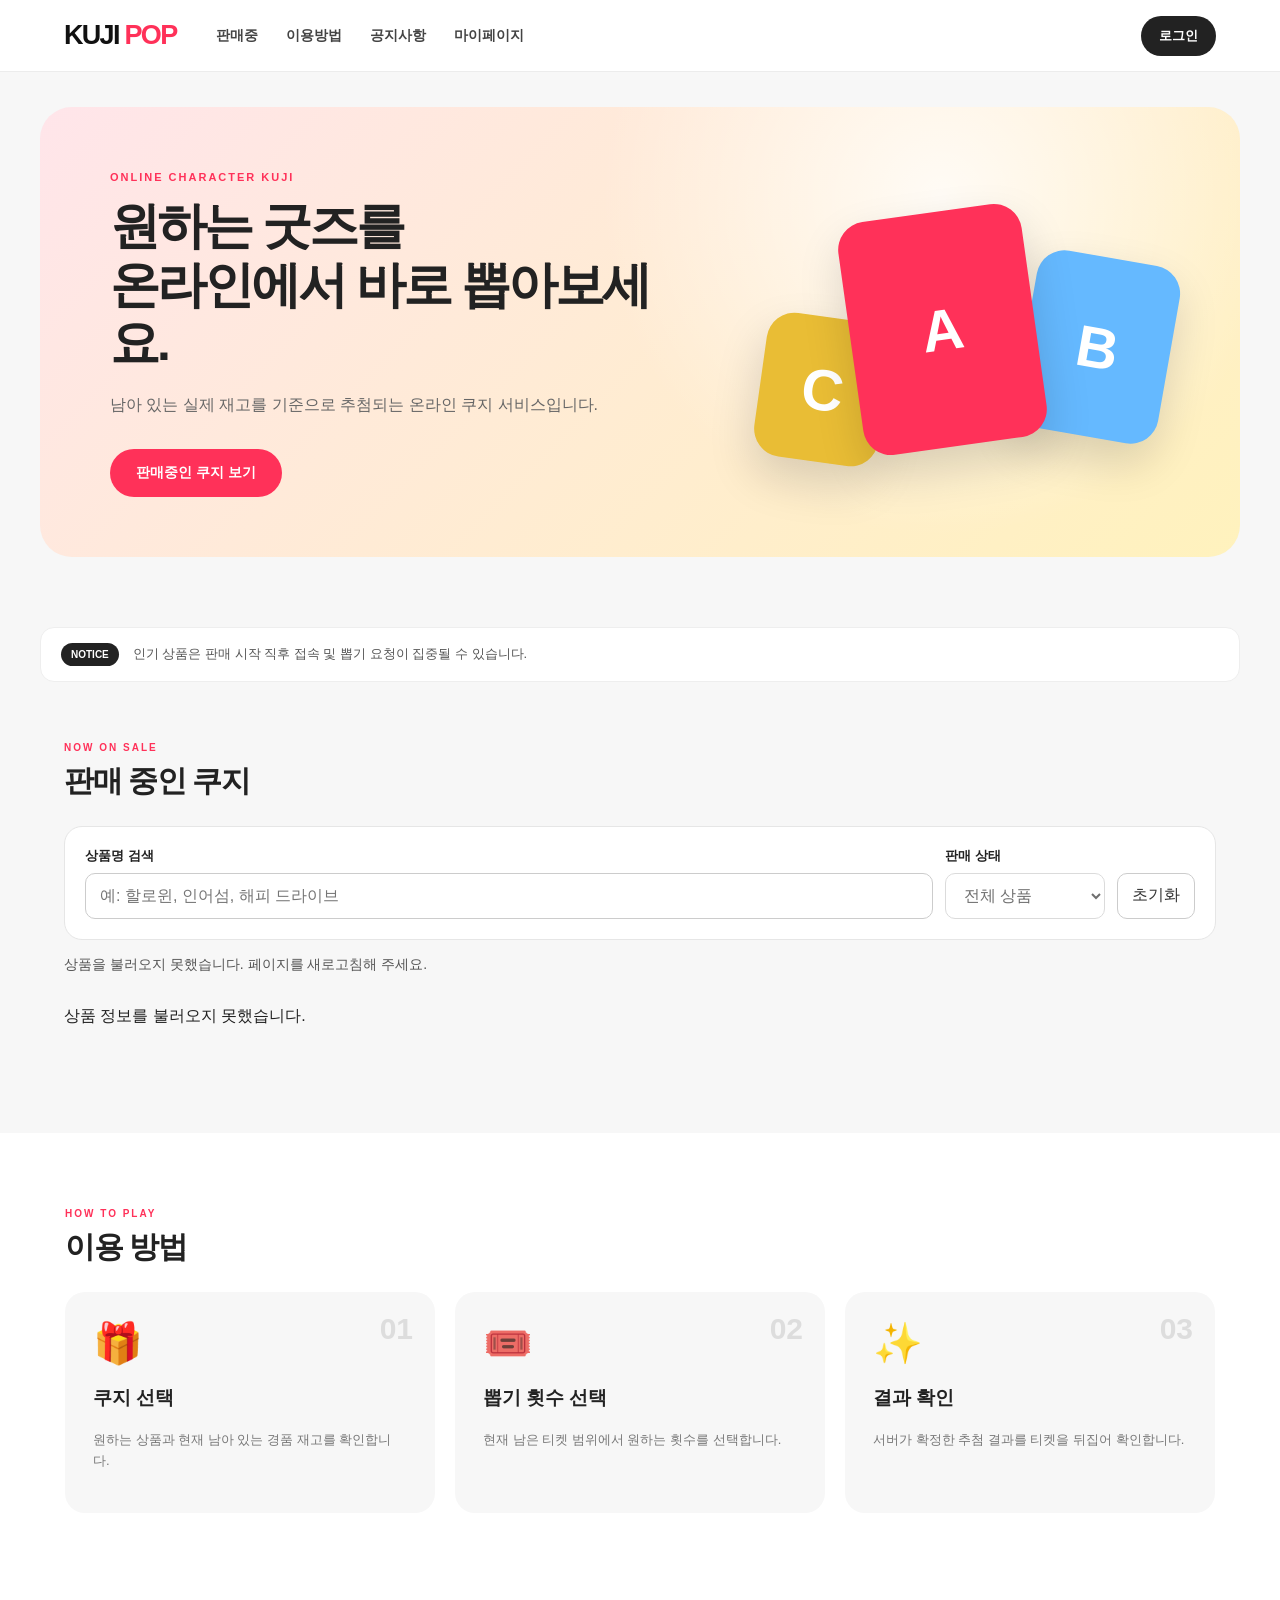
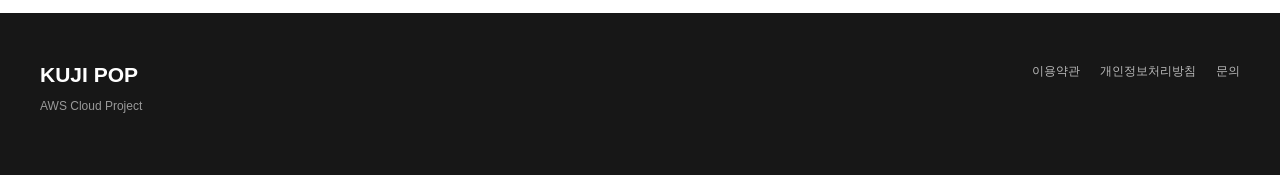
==== commit 1e665a3f: "Add catalog features, AWS EC2 deployment, and verification docs" ====
--- a/index.html
+++ b/index.html
@@ -112,6 +112,23 @@
     </div>
 
 
+    <form class="catalog-filters" id="catalogFilters" role="search" aria-label="쿠지 상품 검색">
+      <div class="catalog-search">
+        <label for="kujiSearch">상품명 검색</label>
+        <input type="search" id="kujiSearch" placeholder="예: 할로윈, 인어섬, 해피 드라이브" disabled>
+      </div>
+      <div class="catalog-status">
+        <label for="kujiStatus">판매 상태</label>
+        <select id="kujiStatus" disabled>
+          <option value="all">전체 상품</option>
+          <option value="available">판매중</option>
+          <option value="sold-out">품절</option>
+        </select>
+      </div>
+      <button type="button" id="resetFilters" disabled>초기화</button>
+    </form>
+    <p class="catalog-result-count" id="catalogResultCount" role="status" aria-live="polite" aria-atomic="true">상품을 불러오는 중...</p>
+
     <div
       class="kuji-grid"
       id="kujiGrid"
@@ -215,4 +232,4 @@
 </script>
 
 </body>
-</html>+</html>
--- a/css/home.css
+++ b/css/home.css
@@ -190,6 +190,77 @@
   padding: 0 24px 90px;
 }
 
+.catalog-filters {
+  display: flex;
+  align-items: flex-end;
+  flex-wrap: wrap;
+  gap: 12px;
+  padding: 20px;
+  border: 1px solid #e6e6e6;
+  border-radius: 18px;
+  background: white;
+}
+
+.catalog-search {
+  flex: 1 1 260px;
+  min-width: 0;
+}
+
+.catalog-status {
+  flex: 0 1 160px;
+}
+
+.catalog-filters label {
+  display: block;
+  margin-bottom: 8px;
+  font-size: 13px;
+  font-weight: 700;
+}
+
+.catalog-filters input,
+.catalog-filters select,
+.catalog-filters button {
+  min-height: 46px;
+  padding: 10px 14px;
+  border: 1px solid #ccc;
+  border-radius: 10px;
+  background: white;
+  color: #333;
+  font: inherit;
+  font-size: 16px;
+}
+
+.catalog-filters input,
+.catalog-filters select {
+  width: 100%;
+}
+
+.catalog-filters button:hover {
+  background: #fff1f4;
+}
+
+.catalog-filters :focus-visible {
+  outline: 3px solid #be2141;
+  outline-offset: 3px;
+}
+
+.catalog-result-count {
+  margin: 16px 0;
+  color: #555;
+  font-size: 14px;
+}
+
+.catalog-empty {
+  grid-column: 1 / -1;
+  margin: 0;
+  padding: 48px 24px;
+  border-radius: 18px;
+  background: white;
+  color: #555;
+  text-align: center;
+  line-height: 1.7;
+}
+
 .kuji-grid {
   display: grid;
 
